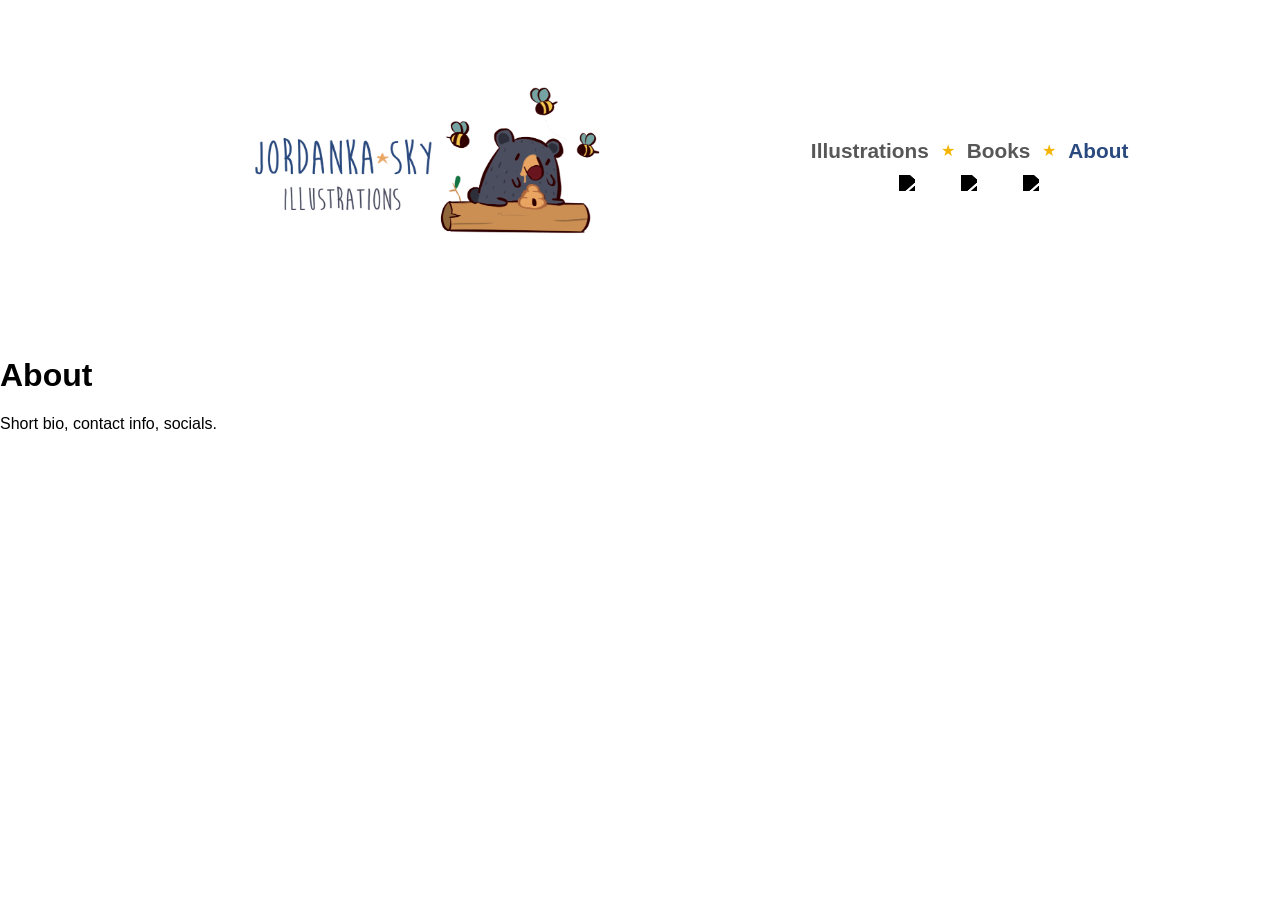
==== about.html @ 613f7d31 "replace x with linkedin" ====
<!DOCTYPE html>
<html lang="en">
<head>
    <meta charset="UTF-8">
    <meta name="viewport" content="width=device-width, initial-scale=1.0">
    <title>About</title>
    <link rel="stylesheet" href="styles.css">
</head>
<body>

<header>
    <div class="sub-header">
        <a href="index.html">
            <img src="images/logo.png" alt="Logo">
        </a>
    </div>

   <nav>
    <div class="nav-top">
        <a href="index.html">Illustrations</a>
        <span class="nav-sep">★</span>
        <a href="books.html">Books</a>
        <span class="nav-sep">★</span>
        <a href="about.html" class="active">About</a>
    </div>

    <div class="nav-socials">
    <a href="https://instagram.com" target="_blank" class="social-icon">
        <img src="https://cdn.jsdelivr.net/npm/simple-icons@v9/icons/instagram.svg" alt="Instagram">
    </a>

    <a href="https://youtube.com" target="_blank" class="social-icon">
        <img src="https://cdn.jsdelivr.net/npm/simple-icons@v9/icons/youtube.svg" alt="YouTube">
    </a>

    <a href="https://linkedin.com" target="_blank" class="social-icon">
        <img src="https://cdn.jsdelivr.net/npm/simple-icons@v9/icons/linkedin.svg" alt="LinkedIn">
    </a>
    </div>
    </nav>
</header>

<main class="content">
    <h1>About</h1>
    <p>Short bio, contact info, socials.</p>
</main>

</body>
</html>
---- styles.css ----
/* BASE */
body {
    margin: 0;
    background: white;
    font-family: "Trebuchet MS", "Comic Sans MS", cursive, sans-serif;
    min-height: 100vh;
}

/* HEADER */
header {
    display: flex;
    justify-content: space-between;
    align-items: center;
    padding: 20px 0;
    position: sticky;
    top: 0;
    z-index: 1000;
    background: white;
}

/* LOGO */
.sub-header {
    flex: 1;
    display: flex;
    justify-content: flex-start;
    padding-left: 18%;
}

.sub-header img {
    width: 400px;
    max-width: 100%;
    height: auto;
}

/* NAV */
nav {
    flex: 1;
    display: flex;
    flex-direction: column;   /* stack rows */
    justify-content: center;  
    align-items: center;
    gap: 8px;
    padding-right: 5%;
}

nav a {
    font-size: 1.3rem;
    text-decoration: none;
    color: #575757;
    font-weight: 600;
}

nav a.active {
  color: #2a497e;
  /* text-shadow: 0 0 8px rgba(42, 73, 126, 0.6); /* Glow effect */
  font-weight: bold;
}

.nav-sep {
    color: #f4b400;
}

.nav-top {
    display: flex;
    align-items: center;
    gap: 12px;
}

.nav-socials {
    display: flex;
    gap: 36px;
    font-size: 1.2rem;
}

.nav-socials a {
    text-decoration: none;
}

.nav-socials a:hover {
    opacity: 0.6;
}

.social-icon {
    display: flex;
    align-items: center;
    justify-content: center;
    width: 26px;
    height: 26px;
    color: #575757;
}

.social-icon img {
    width: 18px;
    height: 18px;
    display: block;
    filter: grayscale(100%) brightness(0);
}

.social-icon:hover img {
    opacity: 0.6;
}

/* MASONRY (v2) */
.gallery {
    position: relative;
    max-width: 1600px;   /* a bit wider for 480px cols */
    margin: 0 auto 40px;
    padding: 20px 0;
    min-height: 400px;
    background: #fff;
}

/* IMAGES */
.gallery img {
    position: absolute;
    width: 480px; /* matches columnWidth */
    border-radius: 0;
    background: #eee;
    opacity: 0;
    filter: blur(12px);
    transform: scale(1.02);
    transition:
        opacity 0.4s ease,
        filter 0.4s ease,
        transform 0.4s ease;
}

.gallery img.loaded {
    opacity: 1;
    filter: blur(0);
    transform: scale(1);
}

/* MOBILE HEADER */
@media (max-width: 700px) {
    header {
        flex-direction: column;
        align-items: center;
        gap: 10px;
    }

    .sub-header {
        padding-left: 0;
        justify-content: center;
    }

    nav {
        padding-right: 0;
        justify-content: center;
        flex-wrap: wrap;
        gap: 10px;
    }
}

/* FOOTER */
#footer {
    display: none;
    text-align: center;
    padding: 40px 0 30px;
    font-size: 0.9rem;
    color: #999;
}

/* LIGHTBOX */
#lightbox {
    display: none;
    position: fixed;
    inset: 0;
    background: rgba(0, 0, 0, 0.9);
    justify-content: center;
    align-items: center;
    z-index: 1000;
}

#lightbox img {
    max-width: 95%;
    max-height: 95%;
}

/* ARROWS */
.arrow {
    position: absolute;
    top: 50%;
    transform: translateY(-50%);
    font-size: 3rem;
    color: white;
    cursor: pointer;
    padding: 10px;
}

.arrow.left { left: 20px; }
.arrow.right { right: 20px; }

.arrow:hover {
    opacity: 0.7;
}

/* SENTINEL / LOADING INDICATOR */
.sentinel {
    display: flex;
    justify-content: center;
    align-items: center;
    height: 120px;
    padding: 20px 0;
    font-size: 1.2rem;
    color: #575757;
    font-family: inherit;
}

.loading-text {
    display: flex;
    align-items: center;
    gap: 10px;
}

.loading-text::after {
    content: ". . .";
    font-size: 1.3rem;
}
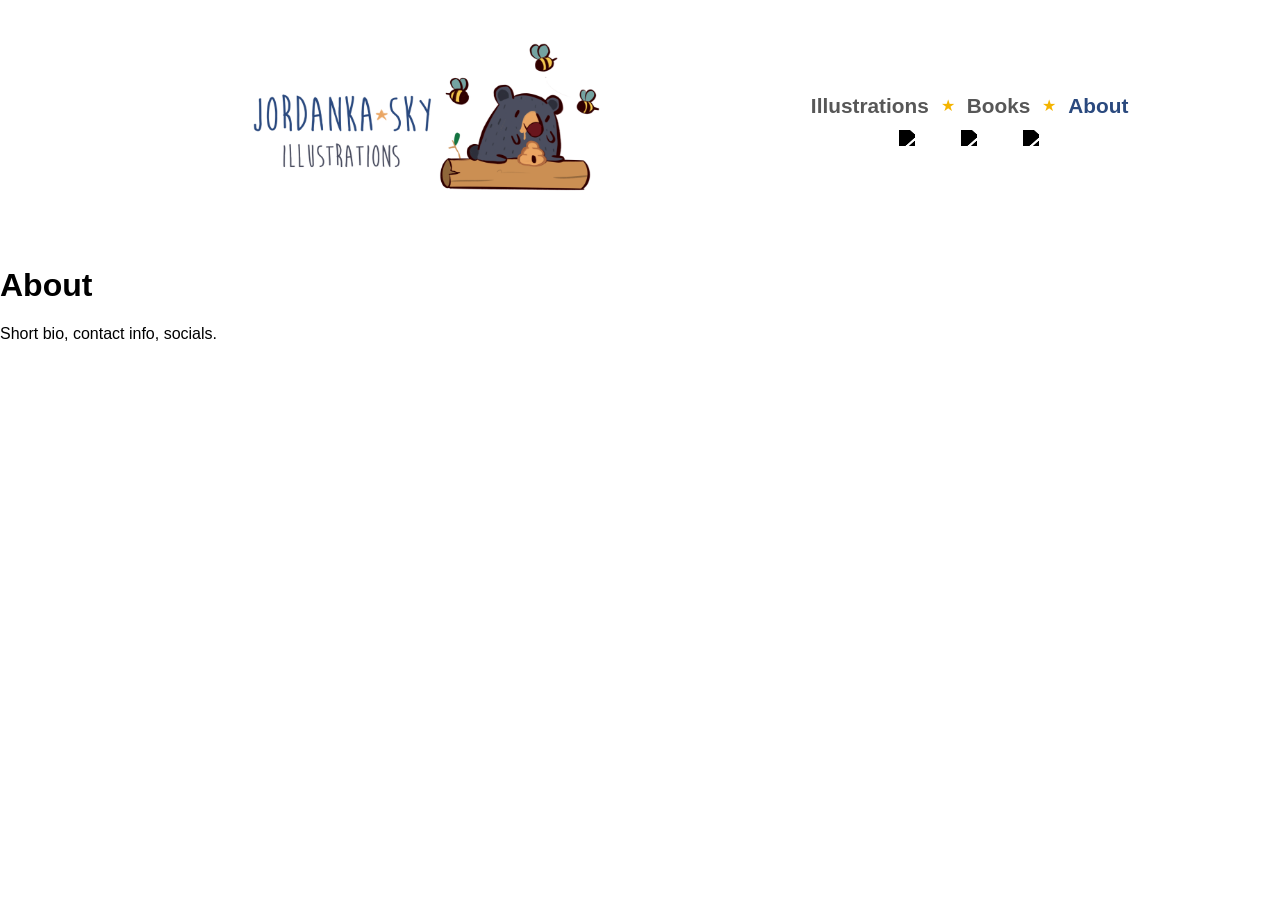
==== commit ecf36d8b: "changed yt links" ====
--- a/about.html
+++ b/about.html
@@ -25,15 +25,15 @@
     </div>
 
     <div class="nav-socials">
-    <a href="https://instagram.com" target="_blank" class="social-icon">
+    <a href="https://www.instagram.com/jordanka.sky/" target="_blank" class="social-icon">
         <img src="https://cdn.jsdelivr.net/npm/simple-icons@v9/icons/instagram.svg" alt="Instagram">
     </a>
 
-    <a href="https://youtube.com" target="_blank" class="social-icon">
+    <a href="https://www.youtube.com/@jordankasky" target="_blank" class="social-icon">
         <img src="https://cdn.jsdelivr.net/npm/simple-icons@v9/icons/youtube.svg" alt="YouTube">
     </a>
 
-    <a href="https://linkedin.com" target="_blank" class="social-icon">
+    <a href="https://www.linkedin.com/in/jordanka-vlaisavljevic-9a9b8038b/" target="_blank" class="social-icon">
         <img src="https://cdn.jsdelivr.net/npm/simple-icons@v9/icons/linkedin.svg" alt="LinkedIn">
     </a>
     </div>
--- a/styles.css
+++ b/styles.css
@@ -1,5 +1,5 @@
-/* BASE */
-body {
+
+/* BASE */body {
     margin: 0;
     background: white;
     font-family: "Trebuchet MS", "Comic Sans MS", cursive, sans-serif;
@@ -12,7 +12,7 @@
     justify-content: space-between;
     align-items: center;
     padding: 20px 0;
-    position: sticky;
+    position: sticky !important;
     top: 0;
     z-index: 1000;
     background: white;
@@ -86,14 +86,14 @@
     justify-content: center;
     width: 26px;
     height: 26px;
-    color: #575757;
+    color: #575757 !important;
 }
 
 .social-icon img {
     width: 18px;
     height: 18px;
     display: block;
-    filter: grayscale(100%) brightness(0);
+    filter: grayscale(100%) brightness(0) !important;
 }
 
 .social-icon:hover img {
@@ -137,6 +137,8 @@
         flex-direction: column;
         align-items: center;
         gap: 10px;
+        position: static !important;
+        width: 100%;
     }
 
     .sub-header {
@@ -147,8 +149,18 @@
     nav {
         padding-right: 0;
         justify-content: center;
+        align-items: center;
         flex-wrap: wrap;
         gap: 10px;
+    }
+    .gallery {
+        padding: 10px;
+    }
+    .gallery img {
+        width: 100% !important;   
+        left: 0 !important;       
+        top: auto !important;
+        position: relative !important;
     }
 }
 
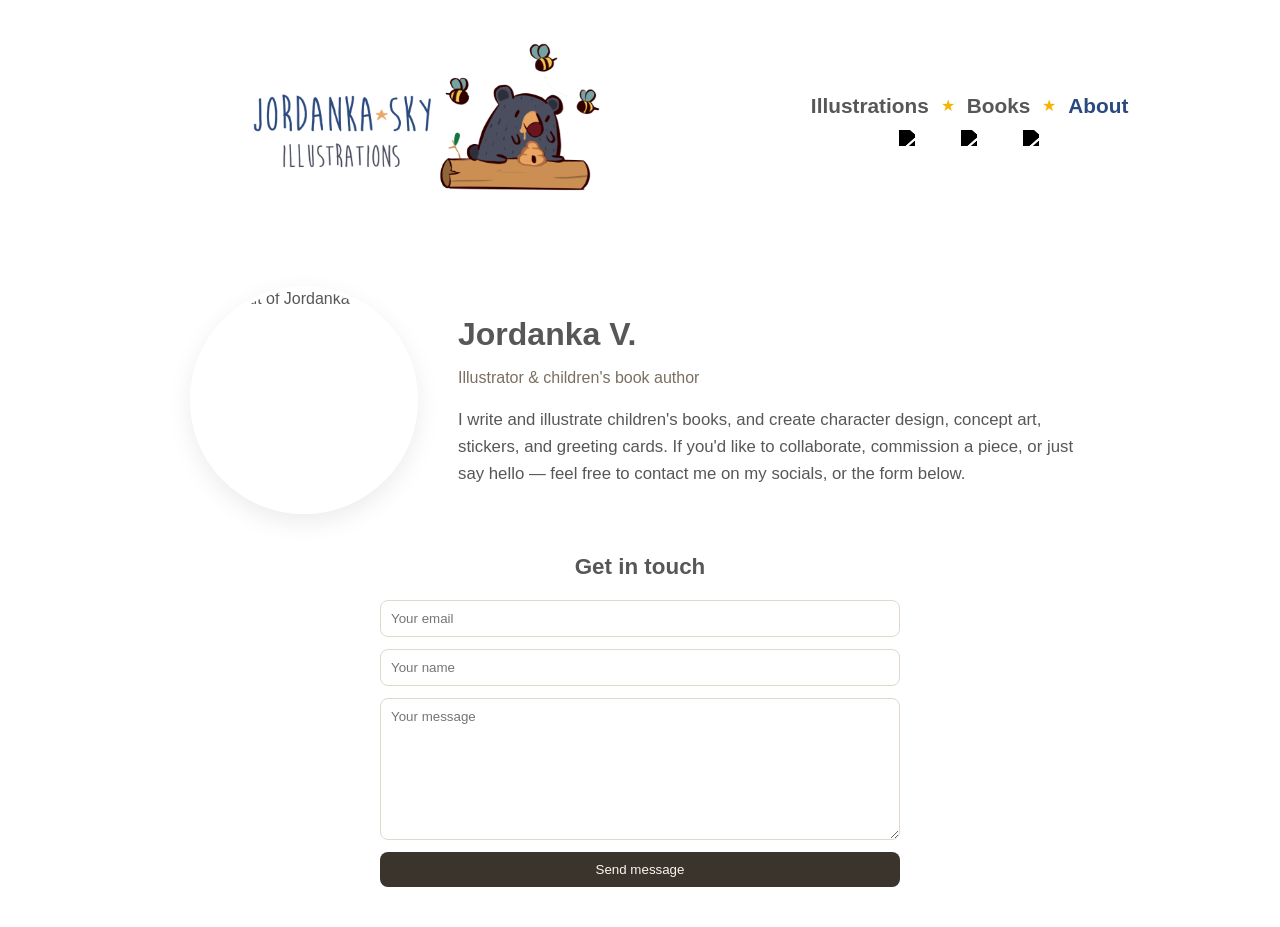
==== commit 2ea6f52b: "About page with embedded contact form" ====
--- a/about.html
+++ b/about.html
@@ -3,8 +3,12 @@
 <head>
     <meta charset="UTF-8">
     <meta name="viewport" content="width=device-width, initial-scale=1.0">
-    <title>About</title>
+    <title>About — Jordanka V.</title>
+    <meta name="description" content="Jordanka V. — illustrator and author of children's books, character design, concept art, stickers, and greeting cards. Get in touch." />
+    
+    <!-- Keep your existing CSS -->
     <link rel="stylesheet" href="styles.css">
+   
 </head>
 <body>
 
@@ -40,10 +44,46 @@
     </nav>
 </header>
 
-<main class="content">
-    <h1>About</h1>
-    <p>Short bio, contact info, socials.</p>
+<main class="about-container">
+
+    <div class="about-flex">
+        <img src="images/portrait.jpg" alt="Portrait of Jordanka V." class="portrait" />
+
+        <div class="about-text">
+            <h1>Jordanka V.</h1>
+            <p class="tagline">Illustrator &amp; children's book author</p>
+
+            <p class="bio">
+                I write and illustrate children's books, and create character design, concept art,
+                stickers, and greeting cards. If you'd like to collaborate, commission a piece, or
+                just say hello — feel free to contact me on my socials, or the form below.
+            </p>
+        </div>
+    </div>
+
+    <h2>Get in touch</h2>
+
+    <form action="https://formsubmit.co/jordanka88888@gmail.com" method="POST">
+        <!-- FormSubmit configuration -->
+        <input type="hidden" name="_subject" value="New message from your website" />
+        <input type="hidden" name="_captcha" value="true" />
+        <input type="hidden" name="_template" value="table" />
+
+        <input type="email" name="email" placeholder="Your email" required />
+        <input type="text" name="name" placeholder="Your name" required />
+        <textarea name="message" placeholder="Your message" required></textarea>
+        <button type="submit">Send message</button>
+    </form>
+
+    <footer id="footer">
+    © 2026
+    </footer>
+
 </main>
 
+<script>
+document.getElementById('y').textContent = new Date().getFullYear();
+</script>
+
 </body>
-</html>
+</html>
--- a/styles.css
+++ b/styles.css
@@ -229,3 +229,112 @@
     content: ". . .";
     font-size: 1.3rem;
 }
+
+/*About*/
+
+.about-container {
+    max-width: 900px;
+    margin: 0 auto;
+    padding: 40px 20px;
+    color: #575757;
+}
+
+/* SIDE-BY-SIDE LAYOUT */
+.about-flex {
+    display: flex;
+    align-items: center;
+    gap: 40px;
+    margin-bottom: 40px;
+}
+
+/* IMAGE */
+.portrait {
+    width: 220px;
+    height: 220px;
+    border-radius: 50%;
+    object-fit: cover;
+    border: 4px solid #fff;
+    box-shadow: 0 8px 24px rgba(0,0,0,0.08);
+}
+
+/* TEXT */
+.about-text {
+    flex: 1;
+}
+
+.about-text h1 {
+    font-size: 2rem;
+    font-weight: 600;
+    margin-bottom: 5px;
+}
+
+.tagline {
+    color: #7a6f60;
+    margin-bottom: 20px;
+}
+
+.bio {
+    font-size: 1.05rem;
+    line-height: 1.6;
+}
+
+/* CONTACT FORM */
+.about-container h2 {
+    font-size: 1.4rem;
+    font-weight: 600;
+    text-align: center;
+    margin-bottom: 20px;
+}
+
+form {
+    display: flex;
+    flex-direction: column;
+    gap: 12px;
+    max-width: 520px;
+    margin: 0 auto;
+}
+
+input, textarea {
+    padding: 10px;
+    border: 1px solid #e0d8cc;
+    border-radius: 8px;
+    font-family: inherit;
+}
+
+textarea {
+    min-height: 120px;
+    resize: vertical;
+}
+
+button {
+    padding: 10px;
+    background: #3a342c;
+    color: #faf6f0;
+    border: none;
+    border-radius: 8px;
+    cursor: pointer;
+}
+
+button:hover {
+    background: #5a4f42;
+}
+
+/* FOOTER */
+.about-footer {
+    text-align: center;
+    margin-top: 40px;
+    color: #999;
+    font-size: 0.9rem;
+}
+
+/* MOBILE FIX */
+@media (max-width: 700px) {
+    .about-flex {
+        flex-direction: column;
+        text-align: center;
+    }
+
+    .portrait {
+        margin-bottom: 20px;
+    }
+}
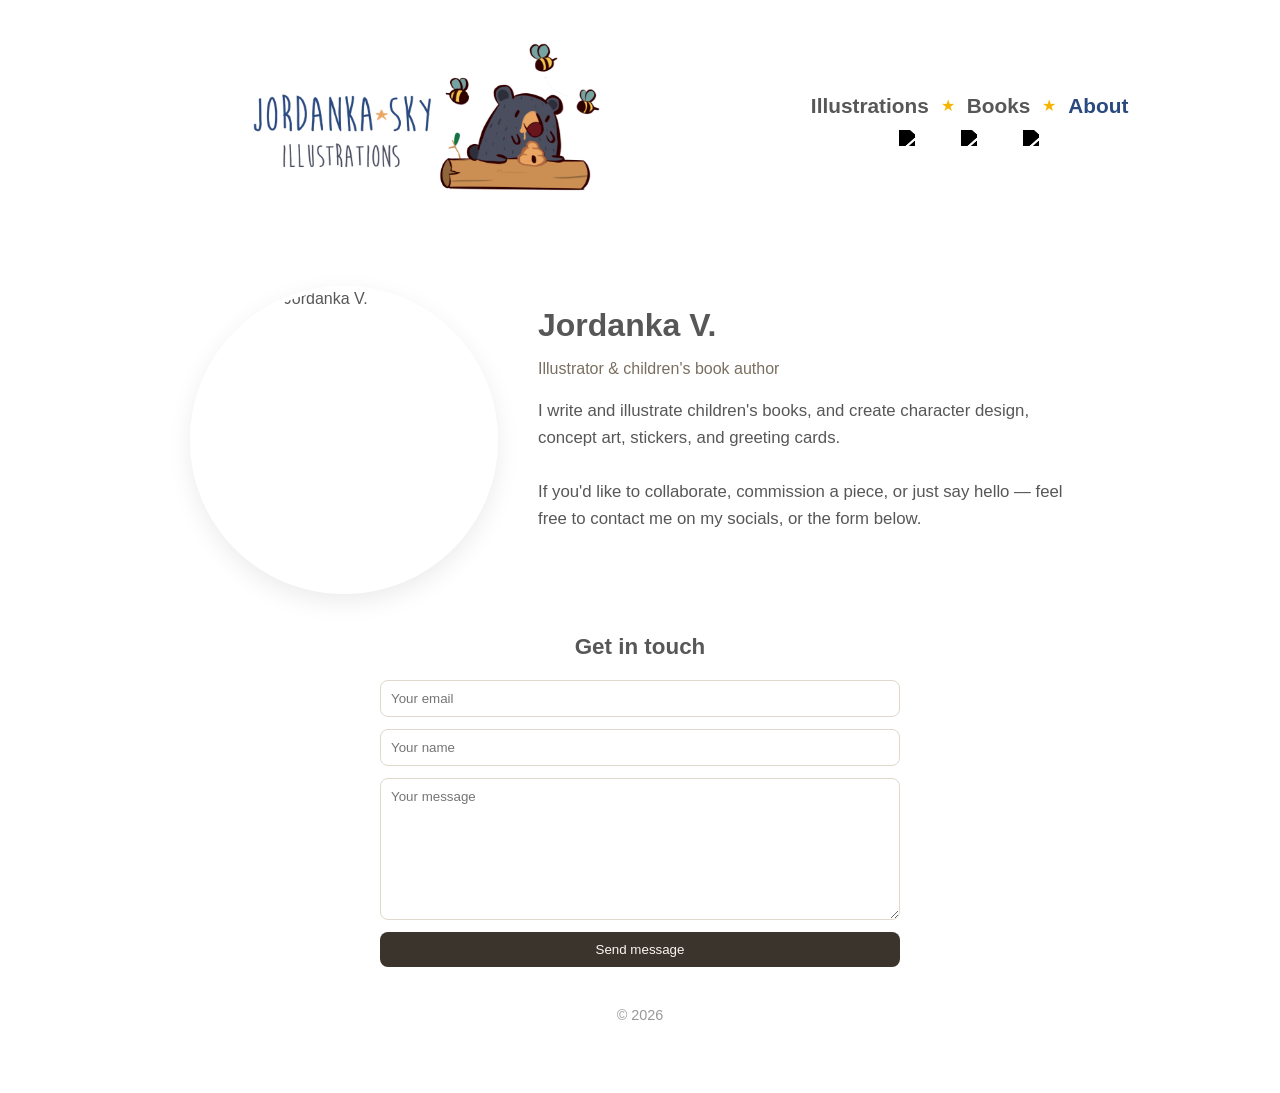
==== commit 9b81254b: "Formatting about image and text" ====
--- a/about.html
+++ b/about.html
@@ -55,7 +55,7 @@
 
             <p class="bio">
                 I write and illustrate children's books, and create character design, concept art,
-                stickers, and greeting cards. If you'd like to collaborate, commission a piece, or
+                stickers, and greeting cards. <br><br> If you'd like to collaborate, commission a piece, or
                 just say hello — feel free to contact me on my socials, or the form below.
             </p>
         </div>
--- a/styles.css
+++ b/styles.css
@@ -166,7 +166,6 @@
 
 /* FOOTER */
 #footer {
-    display: none;
     text-align: center;
     padding: 40px 0 30px;
     font-size: 0.9rem;
@@ -242,15 +241,15 @@
 /* SIDE-BY-SIDE LAYOUT */
 .about-flex {
     display: flex;
-    align-items: center;
+    align-items: flex-start;
     gap: 40px;
     margin-bottom: 40px;
 }
 
 /* IMAGE */
 .portrait {
-    width: 220px;
-    height: 220px;
+    width: 300px;
+    height: 300px;
     border-radius: 50%;
     object-fit: cover;
     border: 4px solid #fff;
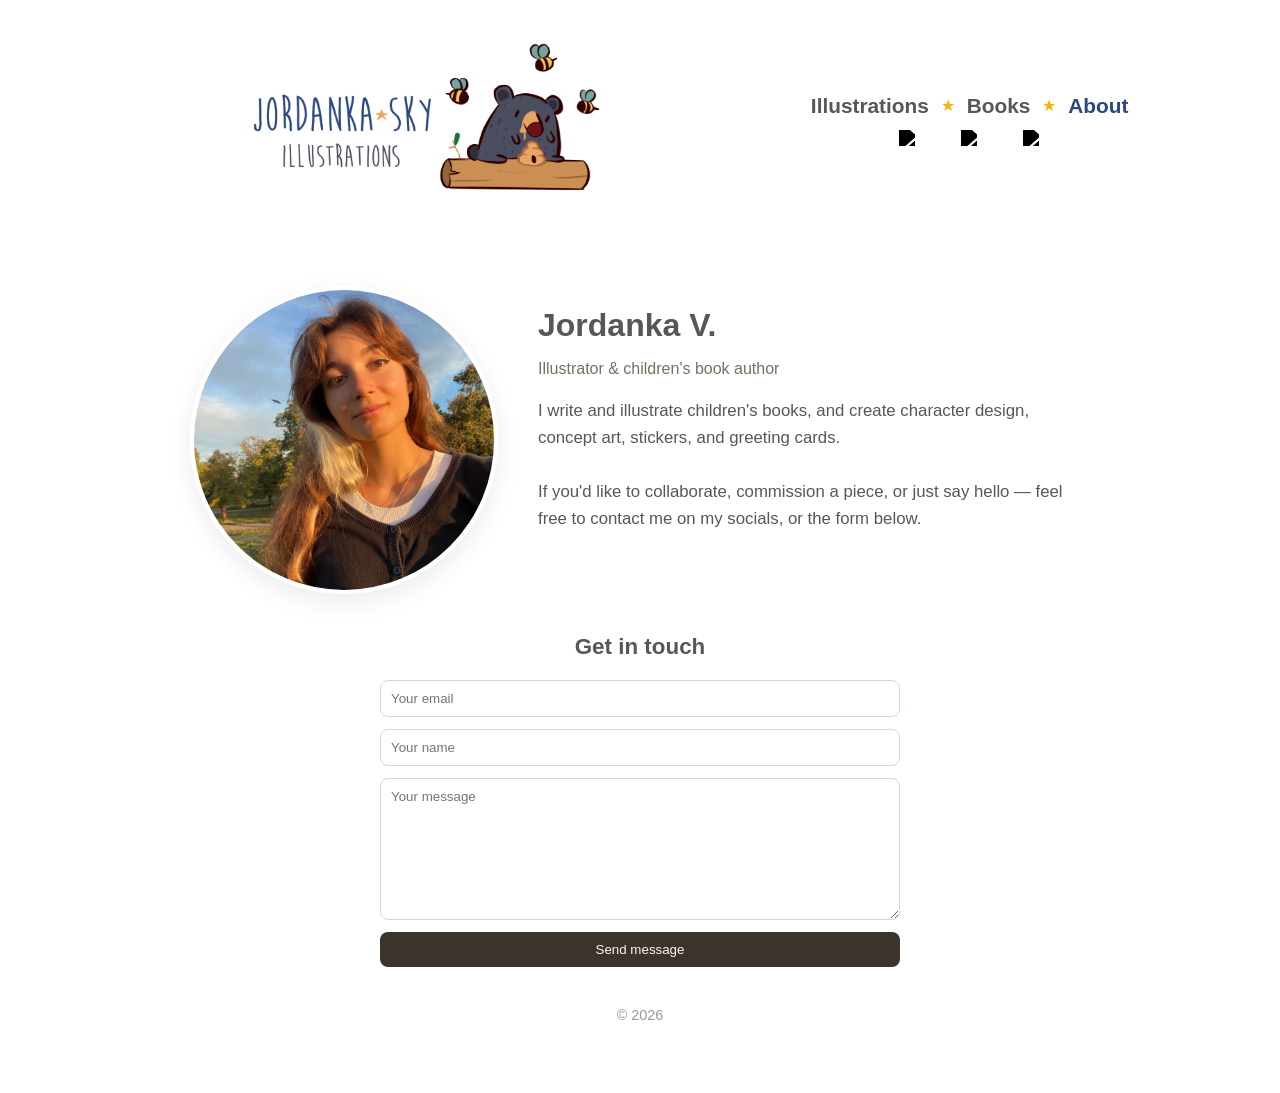
==== commit e96612ff: "portrait1 in about html" ====
--- a/about.html
+++ b/about.html
@@ -47,7 +47,7 @@
 <main class="about-container">
 
     <div class="about-flex">
-        <img src="images/portrait.jpg" alt="Portrait of Jordanka V." class="portrait" />
+        <img src="images/portrait1.jpg" alt="Portrait of Jordanka V." class="portrait" />
 
         <div class="about-text">
             <h1>Jordanka V.</h1>
--- a/styles.css
+++ b/styles.css
@@ -331,6 +331,7 @@
     .about-flex {
         flex-direction: column;
         text-align: center;
+        align-items: center;
     }
 
     .portrait {
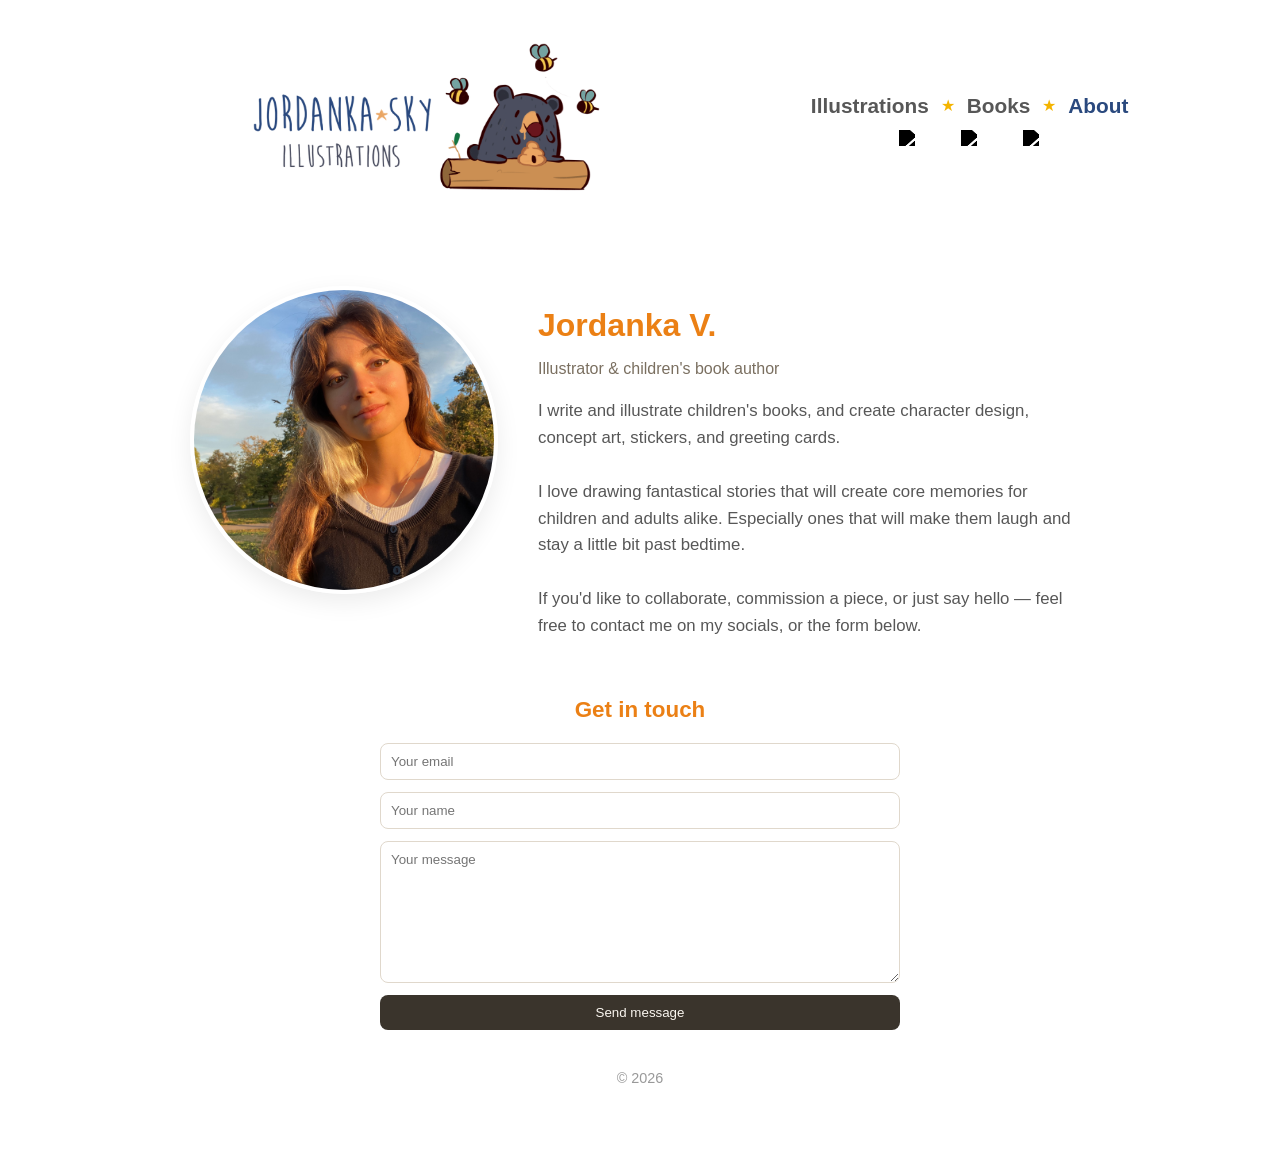
==== commit d2f7abed: "Reordered images, added 2 new books, added lightbox 'x' button, added hover effect on gallery images" ====
--- a/about.html
+++ b/about.html
@@ -55,7 +55,9 @@
 
             <p class="bio">
                 I write and illustrate children's books, and create character design, concept art,
-                stickers, and greeting cards. <br><br> If you'd like to collaborate, commission a piece, or
+                stickers, and greeting cards. <br><br> I love drawing fantastical stories that will create 
+                core memories for children and adults alike. Especially ones that will make them laugh and stay a 
+                little bit past bedtime. <br><br> If you'd like to collaborate, commission a piece, or
                 just say hello — feel free to contact me on my socials, or the form below.
             </p>
         </div>
--- a/styles.css
+++ b/styles.css
@@ -103,7 +103,7 @@
 /* MASONRY (v2) */
 .gallery {
     position: relative;
-    max-width: 1600px;   /* a bit wider for 480px cols */
+    max-width: 2000px;   /* a bit wider for 480px cols */
     margin: 0 auto 40px;
     padding: 20px 0;
     min-height: 400px;
@@ -113,7 +113,8 @@
 /* IMAGES */
 .gallery img {
     position: absolute;
-    width: 480px; /* matches columnWidth */
+    image-orientation: from-image;
+    width: 600px; /* matches columnWidth */
     border-radius: 0;
     background: #eee;
     opacity: 0;
@@ -131,6 +132,11 @@
     transform: scale(1);
 }
 
+.gallery img.loaded:hover {
+    transform: translateY(-5px) scale(1.02);
+    box-shadow: 6px 12px 28px rgba(0,0,0,0.2);
+}
+
 /* MOBILE HEADER */
 @media (max-width: 700px) {
     header {
@@ -202,7 +208,18 @@
 .arrow.left { left: 20px; }
 .arrow.right { right: 20px; }
 
-.arrow:hover {
+.close-lightbox {
+    position: absolute;
+    top: 20px;
+    right: 25px;
+    font-size: 2.5rem;
+    color: white;
+    cursor: pointer;
+    padding: 10px;
+}
+
+.arrow:hover,
+.close-lightbox:hover {
     opacity: 0.7;
 }
 
@@ -236,6 +253,10 @@
     margin: 0 auto;
     padding: 40px 20px;
     color: #575757;
+}
+
+.about-container h2 {
+    color: #eb8015;
 }
 
 /* SIDE-BY-SIDE LAYOUT */
@@ -262,6 +283,7 @@
 }
 
 .about-text h1 {
+    color: #eb8015;
     font-size: 2rem;
     font-weight: 600;
     margin-bottom: 5px;
@@ -326,6 +348,171 @@
     font-size: 0.9rem;
 }
 
+/* ============================================================
+   BOOKS GRID (books.html)
+   ============================================================ */
+ 
+.books-grid-container {
+    max-width: 1200px;
+    margin: 40px auto 80px;
+    padding: 0 24px;
+    display: grid;
+    grid-template-columns: repeat(auto-fill, minmax(220px, 1fr));
+    gap: 36px;
+}
+ 
+.book-cover a {
+    display: block;
+    text-decoration: none;
+    color: #575757;
+}
+ 
+.book-cover img {
+    width: 100%;
+    aspect-ratio: 3 / 4;
+    object-fit: cover;
+    border-radius: 4px;
+    display: block;
+    box-shadow: 4px 6px 20px rgba(0,0,0,0.13);
+    transition: transform 0.25s ease, box-shadow 0.25s ease;
+}
+ 
+.book-cover a:hover img {
+    transform: translateY(-5px) scale(1.02);
+    box-shadow: 6px 12px 28px rgba(0,0,0,0.2);
+}
+ 
+.book-cover-title {
+    display: block;
+    margin-top: 10px;
+    font-size: 0.9rem;
+    font-weight: 600;
+    line-height: 1.4;
+    color: #575757;
+    transition: color 0.2s;
+}
+ 
+.book-cover a:hover .book-cover-title {
+    color: #2a497e;
+}
+ 
+ 
+/* ============================================================
+   INDIVIDUAL BOOK PAGE (alice.html, etc.)
+   ============================================================ */
+ 
+.book-page {
+    max-width: 900px;
+    margin: 0 auto;
+    padding: 24px 24px 80px;
+    color: #575757;
+}
+ 
+.back-link {
+    display: inline-block;
+    margin-bottom: 28px;
+    font-size: 0.9rem;
+    color: #9a8f82;
+    text-decoration: none;
+    transition: color 0.2s;
+}
+ 
+.back-link:hover {
+    color: #3a342c;
+}
+ 
+/* HERO */
+.book-hero {
+    display: flex;
+    align-items: flex-start;
+    gap: 44px;
+    margin-bottom: 60px;
+}
+ 
+.book-hero-cover {
+    flex-shrink: 0;
+}
+ 
+.book-hero-cover img {
+    width: 240px;
+    border-radius: 6px;
+    display: block;
+    box-shadow: 5px 8px 24px rgba(0,0,0,0.15);
+}
+ 
+.book-hero-info {
+    flex: 1;
+}
+ 
+.book-hero-info h1 {
+    font-size: 1.7rem;
+    font-weight: 600;
+    color: #3a342c;
+    margin: 0 0 6px;
+    line-height: 1.3;
+}
+ 
+.book-meta {
+    font-size: 0.88rem;
+    color: #9a8f82;
+    font-style: italic;
+    margin-bottom: 18px;
+}
+ 
+.book-hero-info p {
+    font-size: 1.05rem;
+    line-height: 1.7;
+    margin-bottom: 14px;
+}
+ 
+.buy-btn {
+    display: inline-block;
+    margin-top: 10px;
+    padding: 10px 24px;
+    background: #3a342c;
+    color: #faf6f0;
+    text-decoration: none;
+    border-radius: 8px;
+    font-family: inherit;
+    font-size: 0.95rem;
+    transition: background 0.2s;
+}
+ 
+.buy-btn:hover {
+    background: #5a4f42;
+}
+ 
+/* SPREADS SECTION */
+.book-spreads h2 {
+    font-size: 1.2rem;
+    font-weight: 600;
+    color: #3a342c;
+    margin-bottom: 32px;
+    padding-bottom: 8px;
+    border-bottom: 1px solid #e8e2da;
+}
+ 
+/* FULL-SIZE SPREAD ITEMS */
+/* Each image fills the page width; caption sits below */
+.spread-item {
+    margin-bottom: 56px;
+}
+ 
+.spread-item img {
+    width: 100%;
+    height: auto;
+    display: block;
+    border-radius: 4px;
+}
+ 
+.spread-caption {
+    margin-top: 12px;
+    font-size: 0.95rem;
+    line-height: 1.6;
+    color: #7a6f60;
+    font-style: italic;
+}
+
 /* MOBILE FIX */
 @media (max-width: 700px) {
     .about-flex {
@@ -337,4 +524,19 @@
     .portrait {
         margin-bottom: 20px;
     }
-}+
+    .book-hero {
+        flex-direction: column;
+        align-items: center;
+        text-align: center;
+    }
+ 
+    .book-hero-cover img {
+        width: 180px;
+    }
+ 
+    .spreads-grid {
+        grid-template-columns: repeat(auto-fill, minmax(140px, 1fr));
+    }
+}
+}   
